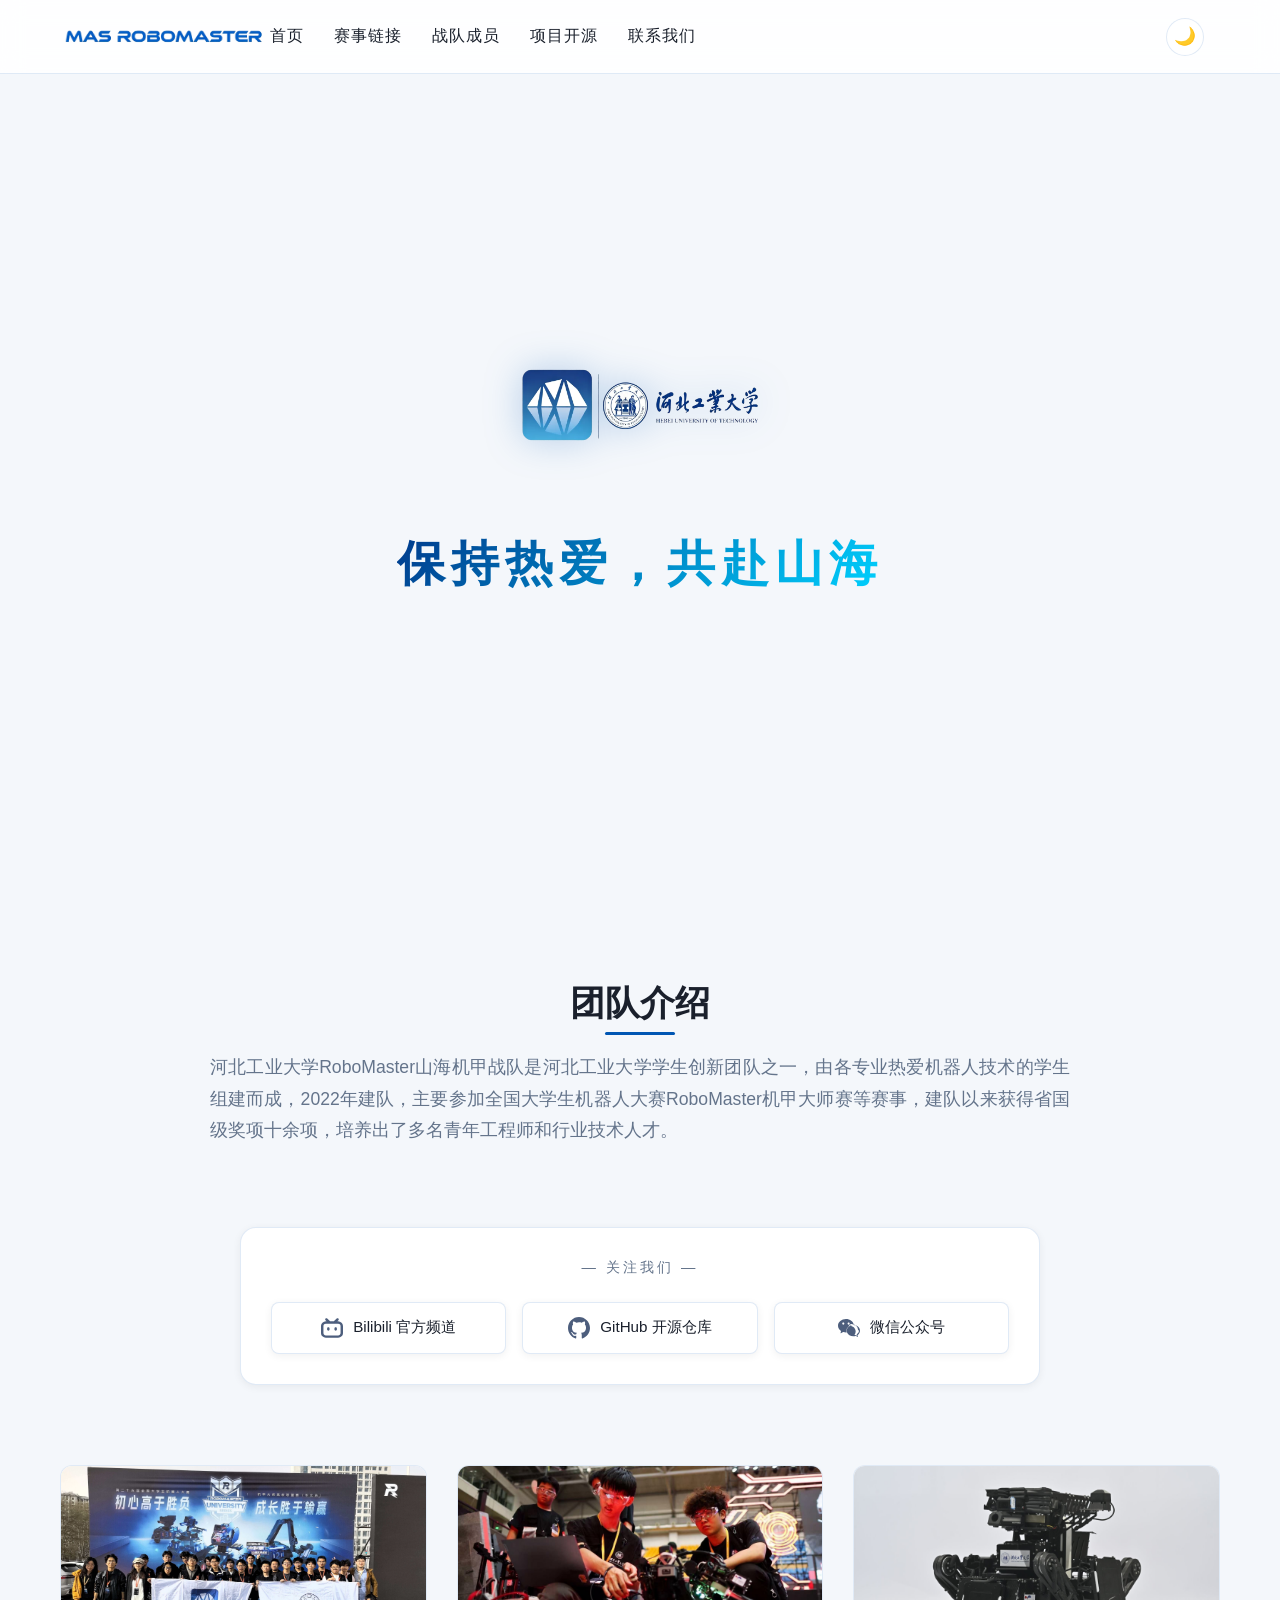
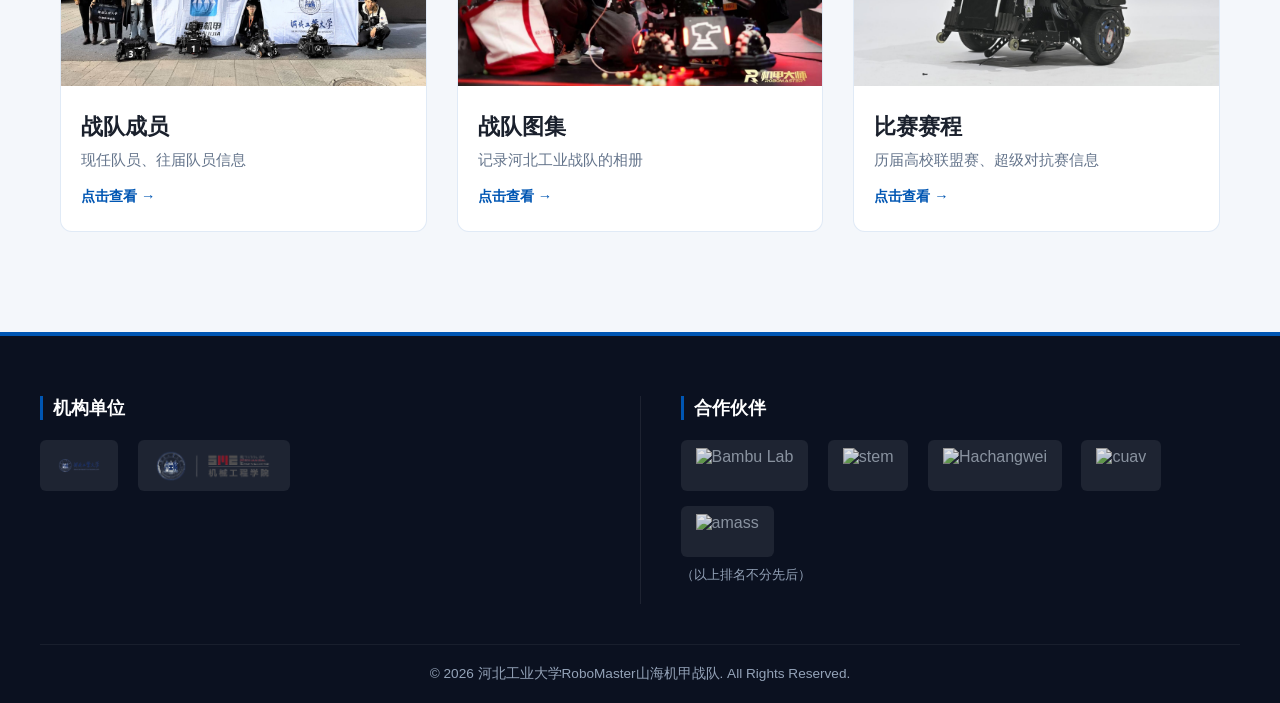
==== index.html @ 38bdf04e "feat(project):提交总模板" ====
<!DOCTYPE html>
<html lang="zh-CN">

<head>
    <meta charset="UTF-8">
    <meta name="viewport" content="width=device-width, initial-scale=1.0">
    <title>河北工业大学山海机甲</title>
    <link rel="stylesheet" href="style.css">
    <link rel="icon" href="source/logo/color_logo.png" type="image/png">
</head>

<body>
    <header>
        <nav>
            <div class="logo">
                <a href="./index.html">
                    <img src="source/logo/title_logo.png" alt="MAS Color Logo" class="logo-icon">
                </a>
            </div>
            <ul>
                <li><a href="index.html">首页</a></li>
                <li><a href="https://www.robomaster.com/zh-CN" target="_blank">赛事链接</a></li>
                <li><a href="members.html">战队成员</a></li>
                <li><a href="open_source.html">项目开源</a></li>
                <li><a href="contact.html">联系我们</a></li>
            </ul>
            <div class="menu-toggle">
                <span></span>
                <span></span>
                <span></span>
            </div>
        </nav>
    </header>

    <main>
        <section class="intro">
            <video autoplay muted loop id="bg-video" src="source/video.mp4"></video>
            <div class="intro-content">
                <div class="intro-logos">
                    <img src="source/logo/rm_and_mas.png" alt="MAS Logo" class="intro-logo-main">
                </div>
                <div class="intro-title">保持热爱，共赴山海</div>
            </div>
        </section>

        <section class="team-intro">
            <div class="intro-text-box">
                <h2>团队介绍</h2>
                <p>河北工业大学RoboMaster山海机甲战队是河北工业大学学生创新团队之一，由各专业热爱机器人技术的学生组建而成，2022年建队，主要参加全国大学生机器人大赛RoboMaster机甲大师赛等赛事，建队以来获得省国级奖项十余项，培养出了多名青年工程师和行业技术人才。
                </p>
            </div>

            <div class="action-panel">
                <h3 class="panel-title">— 关注我们 —</h3>
                <div class="contact-buttons">
                    <a href="https://space.bilibili.com/2055273988" class="contact-btn" id="bilibili-btn">
                        <img src="source/icons/bilibili.svg" alt="Bilibili">
                        <span>Bilibili 官方频道</span>
                    </a>
                    <a href="https://github.com/SCU-Hotpot" class="contact-btn" id="github-btn">
                        <img src="source/icons/github.svg" alt="GitHub">
                        <span>GitHub 开源仓库</span>
                    </a>
                    <a href="https://mp.weixin.qq.com/s/_IwysdZ0XtVuNgU50WqRaw" class="contact-btn" id="wechat-btn">
                        <img src="source/icons/wechat.svg" alt="WeChat">
                        <span>微信公众号</span>
                    </a>
                </div>
            </div>
        </section>

        <section class="banners banners-three">
            <div class="banner">
                <a href="members.html" class="banner-link">
                    <div class="banner-img-wrapper"><img src="source/banner/banner1.jpg" alt="河北工业战队成员信息"
                            loading="lazy"></div>
                    <div class="banner-content">
                        <h3>战队成员</h3>
                        <p>现任队员、往届队员信息</p>
                        <span class="action-text">点击查看 &rarr;</span>
                    </div>
                </a>
            </div>
            <div class="banner">
                <a href="photos.html" class="banner-link">
                    <div class="banner-img-wrapper"><img src="source/banner/banner2.jpg" alt="战队图片回顾" loading="lazy">
                    </div>
                    <div class="banner-content">
                        <h3>战队图集</h3>
                        <p>记录河北工业战队的相册</p>
                        <span class="action-text">点击查看 &rarr;</span>
                    </div>
                </a>
            </div>
            <div class="banner">
                <a href="schedule.html" class="banner-link">
                    <div class="banner-img-wrapper"><img src="source/banner/banner3.jpg" alt="比赛赛程" loading="lazy">
                    </div>
                    <div class="banner-content">
                        <h3>比赛赛程</h3>
                        <p>历届高校联盟赛、超级对抗赛信息</p>
                        <span class="action-text">点击查看 &rarr;</span>
                    </div>
                </a>
            </div>
        </section>
    </main>

    <footer>
        <div class="footer-main-content">
            <div class="footer-left">
                <div class="school-logo">
                    <h3>机构单位</h3>
                    <a href="https://www.hebut.edu.cn/" target="_blank"><img src="source/logo/hebut_logo.png" alt="mas Logo"
                            id="mas-logo-main"></a>
                    <a href="https://mes.hebut.edu.cn/" target="_blank"><img src="source/logo/hebut_me.png" alt="me Logo"></a>
                </div>
            </div>
            <div class="footer-divider"></div>
            <div class="footer-right">
                <div class="partners-footer">
                    <h3>合作伙伴</h3>
                    <div class="partners-list">
                        <a href="https://bambulab.com/zh"><img src="source/partners/bambu_lab.png" alt="Bambu Lab"></a>
                        <a href="https://mp.weixin.qq.com/s/0UuR9th292TXjF8UEMRgrQ"><img src="source/partners/stem.png"
                                alt="stem"></a>
                        <a href="#"><img src="source/partners/hcw.png" alt="Hachangwei"></a>
                        <a href="https://www.cuav.net/"><img src="source/partners/cuav.png" alt="cuav"></a>
                        <a href="https://www.china-amass.com/"><img src="source/partners/amass.png" alt="amass"></a>
                    </div>
                    <p>（以上排名不分先后）</p>
                </div>
                <!-- <div class="friendly-links">
                    <h3>友情链接</h3>
                    <div class="links-list">
                        <a href="https://testing.tuxmonkey.cloud/" target="_blank">大连民族大学-C.ONE战队</a>
                    </div>
                </div> -->
            </div>
        </div>
        <p class="footer-copyright">© 2026 河北工业大学RoboMaster山海机甲战队. All Rights Reserved.</p>
    </footer>

    <script src="script.js"></script>
    <script src="nav.js"></script>
    <script src="https://cdnjs.cloudflare.com/ajax/libs/gsap/3.9.1/gsap.min.js"></script>
    <!-- Logo Parade Container moved to the end of body for stacking context -->
    <div id="school-logo-parade-container"></div>
</body>

</html>
---- style.css ----
/* ==========================================
   山海机甲战队 — 统一样式表 (蓝白科技主题)
   ========================================== */

/* 谷歌机甲风字体 */
@import url('https://fonts.googleapis.com/css2?family=Orbitron:wght@700;900&display=swap');

/* ==========================================
   1. 设计变量 & 全局重置
   ========================================== */
:root {
    --font-sans: 'Inter', 'PingFang SC', 'Microsoft YaHei', 'Helvetica Neue', sans-serif;

    /* 浅色主题 (默认) */
    --bg-color: #f4f7fb;
    --text-color: #1a202c;
    --text-muted: #64748b;
    --accent-color: #0056b3;
    --accent-hover: #007bff;
    --accent-glow: rgba(0, 86, 179, 0.25);
    --card-bg: #ffffff;
    --card-border: rgba(0, 86, 179, 0.12);
    --nav-bg: rgba(255, 255, 255, 0.88);
    --shadow-sm: 0 2px 8px rgba(0, 0, 0, 0.06);
    --shadow-md: 0 8px 24px rgba(0, 0, 0, 0.10);
    --radius-sm: 8px;
    --radius-md: 12px;
    --radius-lg: 16px;
    --transition-base: 0.3s cubic-bezier(0.25, 0.8, 0.25, 1);
}

/* 深色主题 */
html[data-theme="dark"] {
    --bg-color: #0f172a;
    --text-color: #e2e8f0;
    --text-muted: #94a3b8;
    --accent-color: #3b82f6;
    --accent-hover: #60a5fa;
    --accent-glow: rgba(59, 130, 246, 0.25);
    --card-bg: #1e293b;
    --card-border: rgba(59, 130, 246, 0.15);
    --nav-bg: rgba(15, 23, 42, 0.92);
    --shadow-sm: 0 2px 8px rgba(0, 0, 0, 0.3);
    --shadow-md: 0 8px 24px rgba(0, 0, 0, 0.4);
}

*, *::before, *::after {
    margin: 0;
    padding: 0;
    box-sizing: border-box;
}

html {
    scroll-behavior: smooth;
    font-family: var(--font-sans);
    background-color: var(--bg-color);
    color: var(--text-color);
    overflow-x: hidden;
}

body {
    min-height: 100vh;
    display: flex;
    flex-direction: column;
}

main {
    flex: 1;
}

a {
    text-decoration: none;
    color: inherit;
    transition: all var(--transition-base);
}

img, video {
    max-width: 100%;
    display: block;
}

/* ==========================================
   2. 导航栏
   ========================================== */
header {
    position: fixed;
    top: 0;
    left: 0;
    width: 100%;
    z-index: 1000;
    background: var(--nav-bg);
    backdrop-filter: blur(12px);
    -webkit-backdrop-filter: blur(12px);
    border-bottom: 1px solid var(--card-border);
    transition: box-shadow 0.3s ease;
}

header.scrolled {
    box-shadow: 0 4px 20px rgba(0, 0, 0, 0.10);
}

nav {
    max-width: 1200px;
    margin: 0 auto;
    padding: 14px 20px;
    display: flex;
    justify-content: space-between;
    align-items: center;
}

.logo .logo-icon {
    height: 45px;
    width: auto;
    object-fit: contain;
}

nav ul {
    display: flex;
    list-style: none;
    gap: 30px;
}

nav ul li a {
    font-size: 16px;
    font-weight: 500;
    letter-spacing: 1px;
    position: relative;
    padding: 5px 0;
}

nav ul li a::after {
    content: '';
    position: absolute;
    bottom: 0;
    left: 0;
    width: 0;
    height: 2px;
    background: var(--accent-color);
    transition: width 0.3s ease;
}

nav ul li a:hover {
    color: var(--accent-color);
}

nav ul li a:hover::after {
    width: 100%;
}

/* 汉堡按钮 */
.menu-toggle {
    display: none;
    flex-direction: column;
    gap: 6px;
    cursor: pointer;
    background: none;
    border: none;
    padding: 4px;
    z-index: 1001;
}

.menu-toggle span {
    display: block;
    width: 25px;
    height: 2px;
    background-color: var(--text-color);
    transition: all 0.3s ease;
    border-radius: 1px;
}

.menu-toggle.active span:nth-child(1) {
    transform: rotate(45deg) translate(5px, 6px);
}
.menu-toggle.active span:nth-child(2) {
    opacity: 0;
    transform: scaleX(0);
}
.menu-toggle.active span:nth-child(3) {
    transform: rotate(-45deg) translate(5px, -6px);
}

/* ==========================================
   3. 首页视频巨幕区
   ========================================== */
.intro {
    position: relative;
    height: 100vh;
    display: flex;
    justify-content: center;
    align-items: center;
    overflow: hidden;
}

#bg-video {
    position: absolute;
    top: 0;
    left: 0;
    width: 100%;
    height: 100%;
    object-fit: cover;
    z-index: -2;
}

.intro::before {
    content: '';
    position: absolute;
    top: 0;
    left: 0;
    width: 100%;
    height: 100%;
    background: linear-gradient(to bottom, rgba(244,247,251,0.15) 0%, rgba(244,247,251,0.6) 60%, var(--bg-color) 100%);
    z-index: -1;
}

.intro-content {
    text-align: center;
    z-index: 10;
    padding: 0 20px;
}

.intro-logo-main {
    max-width: 280px;
    margin: 0 auto 25px;
    filter: drop-shadow(0 0 18px var(--accent-glow));
    animation: logoFloat 4s ease-in-out infinite;
}

@keyframes logoFloat {
    0%, 100% { transform: translateY(0); }
    50% { transform: translateY(-8px); }
}

.intro-title {
    font-size: 3rem;
    font-weight: 800;
    letter-spacing: 6px;
    text-transform: uppercase;
    background: linear-gradient(135deg, #003a8c, #00d2ff);
    -webkit-background-clip: text;
    -webkit-text-fill-color: transparent;
    background-clip: text;
    animation: titlePulse 3s ease-in-out infinite alternate;
}

@keyframes titlePulse {
    from { filter: drop-shadow(0 0 3px rgba(0,123,255,0.15)); }
    to   { filter: drop-shadow(0 0 14px rgba(0,123,255,0.45)); }
}

/* ==========================================
   4. 团队介绍 & 社交按钮
   ========================================== */
.team-intro {
    max-width: 900px;
    margin: 80px auto;
    padding: 0 20px;
    display: flex;
    flex-direction: column;
    align-items: center;
    text-align: center;
}

.team-intro h2 {
    font-size: 2.2rem;
    margin-bottom: 25px;
    position: relative;
    display: inline-block;
}

.team-intro h2::after {
    content: '';
    position: absolute;
    bottom: -8px;
    left: 25%;
    width: 50%;
    height: 3px;
    background: var(--accent-color);
    border-radius: 2px;
}

.team-intro p {
    font-size: 1.1rem;
    line-height: 1.8;
    color: var(--text-muted);
    text-align: justify;
    margin-bottom: 40px;
}

.intro-text-box {
    text-align: center;
    margin-bottom: 40px;
    width: 100%;
}

/* 社交面板 */
.action-panel {
    width: 100%;
    max-width: 800px;
    background: var(--card-bg);
    border: 1px solid var(--card-border);
    border-radius: var(--radius-lg);
    padding: 30px;
    text-align: center;
    box-shadow: var(--shadow-sm);
}

.panel-title {
    font-size: 0.9rem;
    color: var(--text-muted);
    letter-spacing: 3px;
    margin-bottom: 25px;
    font-weight: 500;
}

.contact-buttons {
    display: grid;
    grid-template-columns: repeat(auto-fit, minmax(220px, 1fr));
    gap: 16px;
    justify-content: center;
}

.contact-btn {
    display: flex;
    align-items: center;
    justify-content: center;
    gap: 10px;
    padding: 14px 20px;
    border-radius: var(--radius-sm);
    border: 1px solid var(--card-border);
    background: var(--card-bg);
    font-weight: 500;
    font-size: 0.95rem;
    transition: all var(--transition-base);
    box-shadow: var(--shadow-sm);
}

.contact-btn img {
    width: 22px;
    height: 22px;
    filter: invert(0.3) sepia(1) hue-rotate(180deg) saturate(1.5);
    transition: filter 0.3s ease;
}

.contact-btn:hover {
    transform: translateY(-3px);
    box-shadow: var(--shadow-md);
}

#bilibili-btn:hover {
    background: rgba(0, 174, 236, 0.08);
    border-color: #00aeec;
    color: #00aeec;
}
#bilibili-btn:hover img { filter: none; }

#github-btn:hover {
    background: rgba(36, 41, 46, 0.08);
    border-color: #24292e;
    color: #24292e;
}
#github-btn:hover img { filter: none; }

#wechat-btn:hover {
    background: rgba(7, 193, 96, 0.08);
    border-color: #07c160;
    color: #07c160;
}
#wechat-btn:hover img { filter: none; }

/* ==========================================
   5. 三大板块横幅卡片
   ========================================== */
.banners-three {
    max-width: 1200px;
    margin: 60px auto 100px;
    padding: 0 20px;
    display: grid;
    grid-template-columns: repeat(3, 1fr);
    gap: 30px;
}

.banner {
    background: var(--card-bg);
    border: 1px solid var(--card-border);
    border-radius: var(--radius-md);
    overflow: hidden;
    transition: transform 0.4s cubic-bezier(0.165, 0.84, 0.44, 1),
                border-color 0.3s ease,
                box-shadow 0.4s ease;
}

.banner:hover {
    transform: translateY(-8px);
    border-color: var(--accent-color);
    box-shadow: 0 12px 30px var(--accent-glow);
}

.banner-link {
    display: block;
    height: 100%;
    text-decoration: none;
    color: inherit;
}

.banner-img-wrapper {
    overflow: hidden;
    height: 220px;
}

.banner img {
    width: 100%;
    height: 100%;
    object-fit: cover;
    transition: transform 0.6s cubic-bezier(0.165, 0.84, 0.44, 1);
}

.banner:hover img {
    transform: scale(1.08);
}

.banner-content {
    padding: 25px 20px;
    display: flex;
    flex-direction: column;
    height: calc(100% - 220px);
}

.banner h3 {
    font-size: 1.4rem;
    margin-bottom: 8px;
    color: var(--text-color);
}

.banner p {
    font-size: 0.95rem;
    color: var(--text-muted);
    margin-bottom: 16px;
    flex-grow: 1;
}

.action-text {
    font-size: 0.9rem;
    color: var(--accent-color);
    font-weight: 600;
    display: flex;
    align-items: center;
    gap: 4px;
    transition: transform 0.3s ease;
}

.banner:hover .action-text {
    transform: translateX(8px);
}

/* ==========================================
   6. 通用子页面头部
   ========================================== */
.page-header {
    padding: 120px 20px 40px;
    text-align: center;
    background: linear-gradient(180deg, rgba(0,86,179,0.04) 0%, transparent 100%);
}

.page-header h1 {
    font-size: 2.4rem;
    font-weight: 700;
    color: var(--text-color);
    margin-bottom: 10px;
}

.page-header p {
    font-size: 1.05rem;
    color: var(--text-muted);
}

/* ==========================================
   7. 战队成员页
   ========================================== */
.members-section {
    max-width: 1200px;
    margin: 0 auto 60px;
    padding: 0 20px;
}

.members-section h2 {
    font-size: 1.6rem;
    margin-bottom: 8px;
    padding-left: 12px;
    border-left: 4px solid var(--accent-color);
}

.section-description {
    color: var(--text-muted);
    margin-bottom: 30px;
    font-size: 0.95rem;
}

.members-grid {
    display: grid;
    grid-template-columns: repeat(auto-fill, minmax(260px, 1fr));
    gap: 24px;
}

.member-card {
    background: var(--card-bg);
    border: 1px solid var(--card-border);
    border-radius: var(--radius-md);
    padding: 24px;
    text-align: center;
    transition: transform 0.3s ease, box-shadow 0.3s ease;
}

.member-card:hover {
    transform: translateY(-4px);
    box-shadow: var(--shadow-md);
}

.member-avatar {
    width: 100px;
    height: 100px;
    border-radius: 50%;
    overflow: hidden;
    margin: 0 auto 16px;
    background: linear-gradient(135deg, var(--accent-color) 0%, var(--accent-hover) 100%);
    display: flex;
    align-items: center;
    justify-content: center;
}

.member-avatar img {
    width: 100%;
    height: 100%;
    object-fit: cover;
}

.avatar-placeholder {
    font-size: 2.5rem;
    font-weight: 700;
    color: rgba(255, 255, 255, 0.7);
    user-select: none;
}

.member-info h3 {
    font-size: 1.15rem;
    margin-bottom: 4px;
}

.member-role {
    font-size: 0.9rem;
    color: var(--accent-color);
    font-weight: 500;
    margin-bottom: 8px;
}

.member-bio {
    font-size: 0.85rem;
    color: var(--text-muted);
    line-height: 1.5;
}

.group-label {
    font-size: 0.85rem;
    text-transform: uppercase;
    letter-spacing: 3px;
    color: var(--accent-color);
    margin: 32px 0 16px;
    padding-bottom: 8px;
    border-bottom: 1px solid var(--card-border);
    font-weight: 500;
}

.group-label:first-of-type {
    margin-top: 8px;
}

.alumni-card {
    opacity: 0.85;
}

.alumni-card:hover {
    opacity: 1;
}

.alumni-list {
    display: flex;
    flex-wrap: wrap;
    gap: 12px;
    color: var(--text-muted);
    font-size: 0.95rem;
}

/* ==========================================
   8. 战队图集页
   ========================================== */
.gallery-section {
    max-width: 1200px;
    margin: 0 auto 60px;
    padding: 0 20px;
}

.gallery-grid {
    display: grid;
    grid-template-columns: repeat(auto-fill, minmax(280px, 1fr));
    gap: 20px;
}

.gallery-item {
    border-radius: var(--radius-md);
    overflow: hidden;
    aspect-ratio: 4 / 3;
    cursor: pointer;
    transition: transform 0.3s ease, box-shadow 0.3s ease;
}

.gallery-item:hover {
    transform: scale(1.03);
    box-shadow: var(--shadow-md);
}

.gallery-item img {
    width: 100%;
    height: 100%;
    object-fit: cover;
}

.gallery-placeholder {
    width: 100%;
    height: 100%;
    display: flex;
    flex-direction: column;
    align-items: center;
    justify-content: center;
    background: linear-gradient(135deg, var(--card-bg) 0%, var(--bg-color) 100%);
    color: var(--text-muted);
    font-size: 0.9rem;
    gap: 8px;
    border: 1px dashed var(--card-border);
    border-radius: var(--radius-md);
}

/* ==========================================
   9. 比赛赛程页
   ========================================== */
.schedule-section {
    max-width: 900px;
    margin: 0 auto 60px;
    padding: 0 20px;
}

.schedule-section h2 {
    font-size: 1.6rem;
    margin-bottom: 24px;
    padding-left: 12px;
    border-left: 4px solid var(--accent-color);
}

.schedule-timeline {
    display: flex;
    flex-direction: column;
    gap: 0;
    position: relative;
    padding-left: 32px;
}

.schedule-timeline::before {
    content: '';
    position: absolute;
    left: 11px;
    top: 0;
    bottom: 0;
    width: 2px;
    background: var(--card-border);
}

.schedule-item {
    display: flex;
    gap: 24px;
    position: relative;
    padding-bottom: 28px;
}

.schedule-item::before {
    content: '';
    position: absolute;
    left: -25px;
    top: 6px;
    width: 10px;
    height: 10px;
    border-radius: 50%;
    background: var(--accent-color);
    border: 2px solid var(--bg-color);
    box-shadow: 0 0 0 2px var(--accent-color);
}

.schedule-date {
    min-width: 120px;
}

.date-text {
    font-weight: 600;
    color: var(--accent-color);
    font-size: 0.95rem;
}

.schedule-event {
    flex: 1;
}

.schedule-event h3 {
    font-size: 1.15rem;
    margin-bottom: 4px;
}

.schedule-event p {
    font-size: 0.9rem;
    color: var(--text-muted);
}

.achievements-list {
    display: grid;
    grid-template-columns: repeat(auto-fill, minmax(200px, 1fr));
    gap: 16px;
}

/* ==========================================
   10. 联系我们页
   ========================================== */
.contact-section {
    max-width: 1100px;
    margin: 0 auto 60px;
    padding: 0 20px;
}

.contact-content {
    display: grid;
    grid-template-columns: 1fr 1fr;
    gap: 40px;
}

.contact-info h2,
.contact-form h2 {
    font-size: 1.5rem;
    margin-bottom: 24px;
    padding-left: 12px;
    border-left: 4px solid var(--accent-color);
}

.contact-methods {
    display: flex;
    flex-direction: column;
    gap: 20px;
}

.contact-method h3 {
    font-size: 1rem;
    margin-bottom: 4px;
}

.contact-method p {
    color: var(--text-muted);
    font-size: 0.95rem;
}

.social-links {
    display: flex;
    gap: 14px;
    margin-top: 6px;
}

.social-links a {
    display: flex;
    align-items: center;
    justify-content: center;
    width: 40px;
    height: 40px;
    border-radius: 50%;
    background: var(--bg-color);
    border: 1px solid var(--card-border);
    transition: all var(--transition-base);
}

.social-links a:hover {
    transform: translateY(-2px);
    box-shadow: var(--shadow-sm);
}

.social-links img {
    width: 20px;
    height: 20px;
    filter: invert(0.3) sepia(1) hue-rotate(180deg) saturate(1.5);
}

/* 表单 */
.contact-form form {
    display: flex;
    flex-direction: column;
    gap: 18px;
}

.form-group {
    display: flex;
    flex-direction: column;
    gap: 6px;
}

.form-group label {
    font-size: 0.9rem;
    font-weight: 500;
    color: var(--text-color);
}

.form-group input,
.form-group textarea {
    padding: 12px 14px;
    border: 1px solid var(--card-border);
    border-radius: var(--radius-sm);
    font-size: 0.95rem;
    font-family: inherit;
    background: var(--card-bg);
    color: var(--text-color);
    transition: border-color 0.3s ease, box-shadow 0.3s ease;
    outline: none;
}

.form-group input:focus,
.form-group textarea:focus {
    border-color: var(--accent-color);
    box-shadow: 0 0 0 3px rgba(0, 86, 179, 0.1);
}

.submit-btn {
    align-self: flex-start;
    padding: 12px 32px;
    background: var(--accent-color);
    color: #fff;
    border: none;
    border-radius: var(--radius-sm);
    font-size: 1rem;
    font-weight: 500;
    cursor: pointer;
    transition: all var(--transition-base);
}

.submit-btn:hover {
    background: var(--accent-hover);
    transform: translateY(-2px);
    box-shadow: 0 4px 14px rgba(0, 86, 179, 0.3);
}

/* ==========================================
   11. 项目开源页
   ========================================== */
.projects-container {
    max-width: 1100px;
    margin: 0 auto 60px;
    padding: 80px 20px 0;
}

.projects-header {
    display: flex;
    justify-content: space-between;
    align-items: center;
    flex-wrap: wrap;
    gap: 16px;
    margin-bottom: 32px;
}

.projects-header h1 {
    font-size: 2rem;
}

#repo-search-input {
    padding: 10px 18px;
    border: 1px solid var(--card-border);
    border-radius: 24px;
    font-size: 0.95rem;
    font-family: inherit;
    background: var(--card-bg);
    color: var(--text-color);
    min-width: 260px;
    outline: none;
    transition: border-color 0.3s ease, box-shadow 0.3s ease;
}

#repo-search-input:focus {
    border-color: var(--accent-color);
    box-shadow: 0 0 0 3px rgba(0, 86, 179, 0.1);
}

#projects-list {
    display: grid;
    grid-template-columns: repeat(auto-fill, minmax(320px, 1fr));
    gap: 20px;
}

.repo-card {
    display: block;
    background: var(--card-bg);
    border: 1px solid var(--card-border);
    border-radius: var(--radius-md);
    transition: all var(--transition-base);
}

.repo-card:hover {
    transform: translateY(-4px);
    box-shadow: var(--shadow-md);
    border-color: var(--accent-color);
}

.repo-card-inner {
    padding: 24px;
    display: flex;
    flex-direction: column;
    height: 100%;
}

.repo-name {
    font-size: 1.1rem;
    margin-bottom: 8px;
    color: var(--text-color);
}

.repo-desc {
    font-size: 0.9rem;
    color: var(--text-muted);
    line-height: 1.6;
    flex-grow: 1;
    margin-bottom: 14px;
    display: -webkit-box;
    -webkit-line-clamp: 3;
    -webkit-box-orient: vertical;
    overflow: hidden;
}

.repo-meta {
    display: flex;
    flex-wrap: wrap;
    gap: 14px;
    font-size: 0.82rem;
    color: var(--text-muted);
    align-items: center;
}

.repo-lang {
    display: inline-block;
    padding: 2px 8px;
    border-radius: 12px;
    background: rgba(0, 86, 179, 0.08);
    color: var(--accent-color);
    font-size: 0.78rem;
    font-weight: 500;
}

.repo-updated {
    margin-left: auto;
}

/* ==========================================
   12. 彩蛋区域
   ========================================== */
.easter-egg-content {
    grid-column: 1 / -1;
    text-align: center;
    margin-top: 40px;
    padding: 30px;
    background: linear-gradient(90deg, rgba(0,86,179,0.02), rgba(0,86,179,0.06), rgba(0,86,179,0.02));
    border-radius: var(--radius-sm);
    cursor: default;
}

.easter-egg-title {
    font-size: 1.4rem;
    font-style: italic;
    color: var(--accent-hover);
    margin-bottom: 15px;
}

.easter-egg-logo {
    max-height: 50px;
    margin: 0 auto;
    opacity: 0.7;
    cursor: pointer;
    transition: opacity 0.3s ease;
}

.easter-egg-logo:hover {
    opacity: 1;
}

/* ==========================================
   13. 页脚
   ========================================== */
footer {
    background: #0b1120;
    border-top: 4px solid var(--accent-color);
    padding: 60px 20px 20px;
    color: #94a3b8;
}

.footer-main-content {
    max-width: 1200px;
    margin: 0 auto;
    display: flex;
    justify-content: space-between;
    gap: 40px;
}

.footer-left, .footer-right {
    flex: 1;
}

footer h3 {
    font-size: 1.1rem;
    color: #ffffff;
    margin-bottom: 20px;
    border-left: 3px solid var(--accent-color);
    padding-left: 10px;
}

.school-logo a, .partners-list a {
    display: inline-block;
    margin-right: 15px;
    margin-bottom: 15px;
    background: rgba(255, 255, 255, 0.08);
    padding: 8px 15px;
    border-radius: 6px;
    transition: background 0.3s ease;
}

.school-logo a:hover, .partners-list a:hover {
    background: rgba(255, 255, 255, 0.16);
}

.school-logo img, .partners-list img {
    height: 35px;
    width: auto;
    object-fit: contain;
    filter: brightness(0.9) grayscale(0.3);
    transition: filter 0.3s ease;
}

.school-logo img:hover, .partners-list img:hover {
    filter: brightness(1) grayscale(0);
}

.partners-footer p {
    font-size: 0.8rem;
    color: #94a3b8;
    margin-top: -5px;
    margin-bottom: 20px;
}

.footer-divider {
    width: 1px;
    background: rgba(255, 255, 255, 0.08);
}

.links-list a {
    color: #94a3b8;
    font-size: 0.95rem;
    transition: color 0.3s ease;
}

.links-list a:hover {
    color: var(--accent-hover);
}

.footer-copyright {
    max-width: 1200px;
    margin: 40px auto 0;
    padding-top: 20px;
    border-top: 1px solid rgba(255, 255, 255, 0.06);
    text-align: center;
    font-size: 0.85rem;
    color: #94a3b8;
}

/* ==========================================
   14. Orbitron 机甲风文字 Logo
   ========================================== */
.text-logo {
    font-family: 'Orbitron', sans-serif;
    font-size: 1.5rem;
    font-weight: 900;
    text-decoration: none;
    display: flex;
    gap: 10px;
    align-items: center;
}

.logo-prefix {
    color: var(--accent-color);
    letter-spacing: 2px;
}

.logo-suffix {
    color: var(--text-color);
    letter-spacing: 1px;
}

/* ==========================================
   14.5 深色模式切换按钮
   ========================================== */
.theme-toggle {
    display: flex;
    align-items: center;
    justify-content: center;
    width: 38px;
    height: 38px;
    border-radius: 50%;
    border: 1px solid var(--card-border);
    background: var(--card-bg);
    cursor: pointer;
    font-size: 1.1rem;
    transition: all var(--transition-base);
    margin-left: auto;
    margin-right: 16px;
    color: var(--text-color);
}

.theme-toggle:hover {
    transform: scale(1.08);
    box-shadow: var(--shadow-sm);
}

@media (max-width: 968px) {
    .theme-toggle {
        margin-right: 12px;
    }
}

/* ==========================================
   14.6 深色模式细节修正
   ========================================== */
html[data-theme="dark"] .intro::before {
    background: linear-gradient(to bottom, rgba(15,23,42,0.15) 0%, rgba(15,23,42,0.6) 60%, var(--bg-color) 100%);
}

html[data-theme="dark"] .contact-btn img,
html[data-theme="dark"] .social-links img {
    filter: brightness(0) invert(1);
}

html[data-theme="dark"] .contact-btn:hover img,
html[data-theme="dark"] .social-links a:hover img {
    filter: none;
}

html[data-theme="dark"] .school-logo img,
html[data-theme="dark"] .partners-list img {
    filter: brightness(0.85) grayscale(0.2);
}

html[data-theme="dark"] .school-logo img:hover,
html[data-theme="dark"] .partners-list img:hover {
    filter: brightness(1.05) grayscale(0);
}

html[data-theme="dark"] .page-header {
    background: linear-gradient(180deg, rgba(59,130,246,0.06) 0%, transparent 100%);
}

html[data-theme="dark"] #repo-search-input {
    background: var(--card-bg);
    color: var(--text-color);
}

html[data-theme="dark"] .menu-toggle span {
    background-color: var(--text-color);
}

/* ==========================================
   15. 响应式适配
   ========================================== */
@media (max-width: 968px) {
    /* 导航 */
    .menu-toggle {
        display: flex;
    }

    nav ul {
        position: fixed;
        top: 0;
        left: 0;
        width: 100%;
        height: 100vh;
        background: var(--nav-bg);
        backdrop-filter: blur(20px);
        -webkit-backdrop-filter: blur(20px);
        flex-direction: column;
        justify-content: center;
        align-items: center;
        gap: 28px;
        transform: translateY(-100%);
        opacity: 0;
        transition: transform 0.4s cubic-bezier(0.22, 0.61, 0.36, 1),
                    opacity 0.3s ease;
        z-index: 999;
    }

    nav ul.active {
        transform: translateY(0);
        opacity: 1;
    }

    nav ul li a {
        font-size: 1.3rem;
    }

    /* 巨幕 */
    .intro-title {
        font-size: 2rem;
        letter-spacing: 3px;
    }

    .intro-logo-main {
        max-width: 200px;
    }

    /* 三大板块 */
    .banners-three {
        grid-template-columns: 1fr;
        gap: 20px;
    }

    .banner-img-wrapper {
        height: 180px;
    }

    .banner-content {
        height: auto;
    }

    /* 团队介绍 */
    .team-intro h2 {
        font-size: 1.7rem;
    }

    /* 联系我们 */
    .contact-content {
        grid-template-columns: 1fr;
    }

    /* 开源页 */
    .projects-header {
        flex-direction: column;
        align-items: flex-start;
    }

    #projects-list {
        grid-template-columns: 1fr;
    }

    /* 赛程 */
    .schedule-item {
        flex-direction: column;
        gap: 4px;
    }

    /* 页脚 */
    .footer-main-content {
        flex-direction: column;
    }

    .footer-divider {
        display: none;
    }
}

@media (max-width: 480px) {
    .intro-title {
        font-size: 1.5rem;
        letter-spacing: 2px;
    }

    .banner-img-wrapper {
        height: 160px;
    }

    .page-header h1 {
        font-size: 1.8rem;
    }

    .contact-buttons {
        grid-template-columns: 1fr;
    }

    .members-grid {
        grid-template-columns: 1fr;
    }

    .gallery-grid {
        grid-template-columns: 1fr 1fr;
        gap: 10px;
    }
}
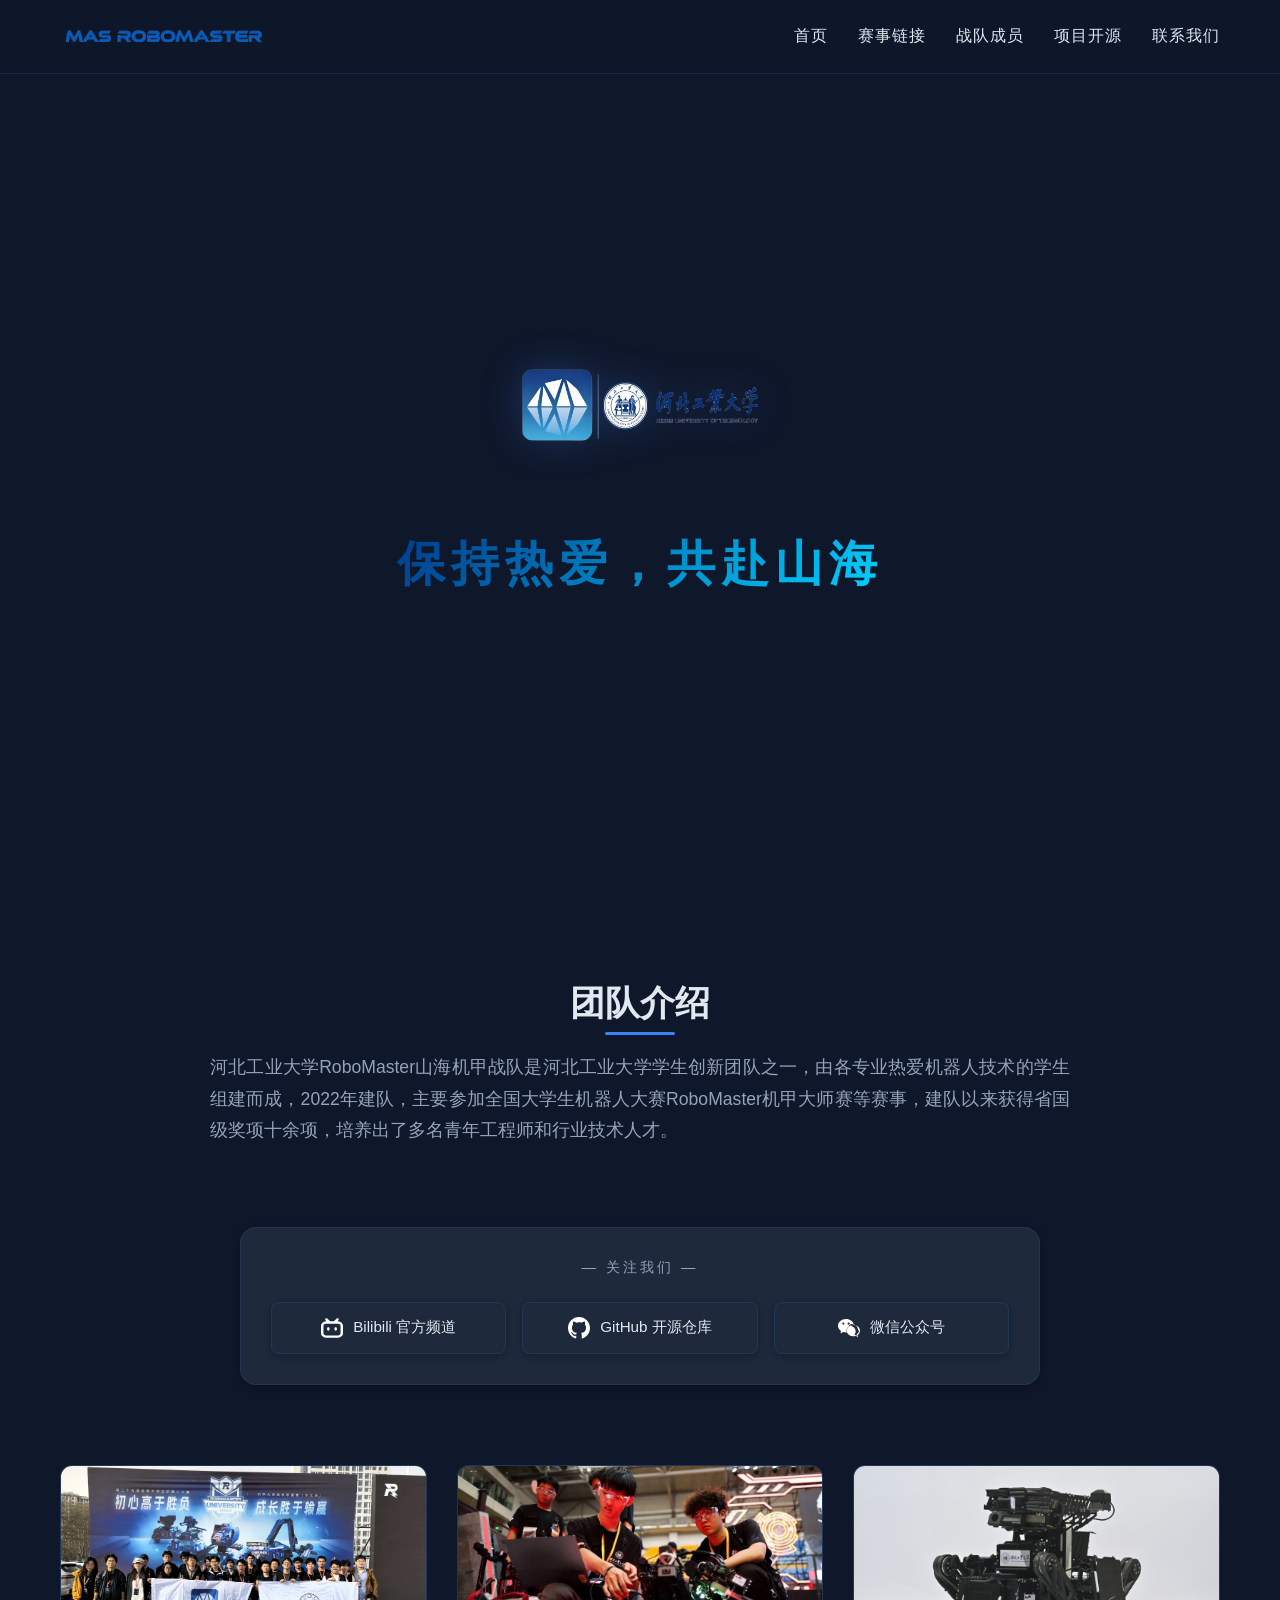
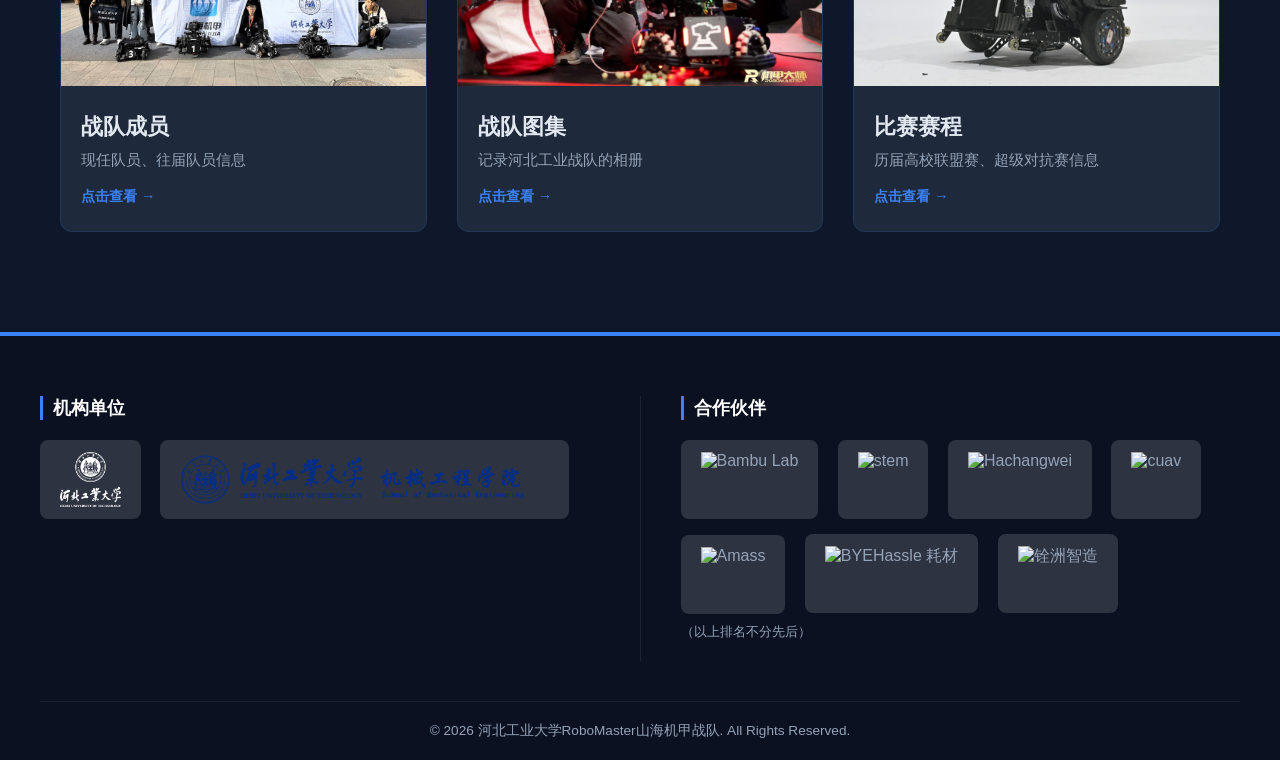
==== commit 998c4538: "fix(partners): 更新 BYEHassle 耗材淘宝链接" ====
--- a/index.html
+++ b/index.html
@@ -57,11 +57,11 @@
                         <img src="source/icons/bilibili.svg" alt="Bilibili">
                         <span>Bilibili 官方频道</span>
                     </a>
-                    <a href="https://github.com/SCU-Hotpot" class="contact-btn" id="github-btn">
+                    <a href="https://github.com/HebutMas" class="contact-btn" id="github-btn">
                         <img src="source/icons/github.svg" alt="GitHub">
                         <span>GitHub 开源仓库</span>
                     </a>
-                    <a href="https://mp.weixin.qq.com/s/_IwysdZ0XtVuNgU50WqRaw" class="contact-btn" id="wechat-btn">
+                    <a href="https://mp.weixin.qq.com/s/3_dJGREx6516yR4BFa_-_Q" class="contact-btn" id="wechat-btn">
                         <img src="source/icons/wechat.svg" alt="WeChat">
                         <span>微信公众号</span>
                     </a>
@@ -126,16 +126,12 @@
                                 alt="stem"></a>
                         <a href="#"><img src="source/partners/hcw.png" alt="Hachangwei"></a>
                         <a href="https://www.cuav.net/"><img src="source/partners/cuav.png" alt="cuav"></a>
-                        <a href="https://www.china-amass.com/"><img src="source/partners/amass.png" alt="amass"></a>
+                        <a href="https://www.china-amass.com/"><img src="source/partners/amass.jpg" alt="Amass"></a>
+                        <a href="https://www.taobao.com/list/item/a2ZDVVVzbVlBL0lsMk9jTW01eUN4Zz09.htm"><img src="source/partners/byehassle.jpg" alt="BYEHassle 耗材"></a>
+                        <a href="https://gy2025.com/"><img src="source/partners/quanzhou.jpg" alt="铨洲智造"></a>
                     </div>
                     <p>（以上排名不分先后）</p>
                 </div>
-                <!-- <div class="friendly-links">
-                    <h3>友情链接</h3>
-                    <div class="links-list">
-                        <a href="https://testing.tuxmonkey.cloud/" target="_blank">大连民族大学-C.ONE战队</a>
-                    </div>
-                </div> -->
             </div>
         </div>
         <p class="footer-copyright">© 2026 河北工业大学RoboMaster山海机甲战队. All Rights Reserved.</p>
--- a/style.css
+++ b/style.css
@@ -11,26 +11,7 @@
 :root {
     --font-sans: 'Inter', 'PingFang SC', 'Microsoft YaHei', 'Helvetica Neue', sans-serif;
 
-    /* 浅色主题 (默认) */
-    --bg-color: #f4f7fb;
-    --text-color: #1a202c;
-    --text-muted: #64748b;
-    --accent-color: #0056b3;
-    --accent-hover: #007bff;
-    --accent-glow: rgba(0, 86, 179, 0.25);
-    --card-bg: #ffffff;
-    --card-border: rgba(0, 86, 179, 0.12);
-    --nav-bg: rgba(255, 255, 255, 0.88);
-    --shadow-sm: 0 2px 8px rgba(0, 0, 0, 0.06);
-    --shadow-md: 0 8px 24px rgba(0, 0, 0, 0.10);
-    --radius-sm: 8px;
-    --radius-md: 12px;
-    --radius-lg: 16px;
-    --transition-base: 0.3s cubic-bezier(0.25, 0.8, 0.25, 1);
-}
-
-/* 深色主题 */
-html[data-theme="dark"] {
+    /* 深色主题 (默认) */
     --bg-color: #0f172a;
     --text-color: #e2e8f0;
     --text-muted: #94a3b8;
@@ -42,6 +23,10 @@
     --nav-bg: rgba(15, 23, 42, 0.92);
     --shadow-sm: 0 2px 8px rgba(0, 0, 0, 0.3);
     --shadow-md: 0 8px 24px rgba(0, 0, 0, 0.4);
+    --radius-sm: 8px;
+    --radius-md: 12px;
+    --radius-lg: 16px;
+    --transition-base: 0.3s cubic-bezier(0.25, 0.8, 0.25, 1);
 }
 
 *, *::before, *::after {
@@ -208,7 +193,7 @@
     left: 0;
     width: 100%;
     height: 100%;
-    background: linear-gradient(to bottom, rgba(244,247,251,0.15) 0%, rgba(244,247,251,0.6) 60%, var(--bg-color) 100%);
+    background: linear-gradient(to bottom, rgba(15,23,42,0.15) 0%, rgba(15,23,42,0.6) 60%, var(--bg-color) 100%);
     z-index: -1;
 }
 
@@ -549,6 +534,12 @@
     font-size: 0.9rem;
     color: var(--accent-color);
     font-weight: 500;
+    margin-bottom: 4px;
+}
+
+.member-major {
+    font-size: 0.82rem;
+    color: var(--text-muted);
     margin-bottom: 8px;
 }
 
@@ -556,6 +547,15 @@
     font-size: 0.85rem;
     color: var(--text-muted);
     line-height: 1.5;
+}
+
+.member-destination {
+    font-size: 0.82rem;
+    color: #e8733a;
+    font-weight: 500;
+    margin-top: 8px;
+    padding-top: 8px;
+    border-top: 1px dashed var(--card-border);
 }
 
 .group-label {
@@ -581,14 +581,6 @@
     opacity: 1;
 }
 
-.alumni-list {
-    display: flex;
-    flex-wrap: wrap;
-    gap: 12px;
-    color: var(--text-muted);
-    font-size: 0.95rem;
-}
-
 /* ==========================================
    8. 战队图集页
    ========================================== */
@@ -636,6 +628,79 @@
     gap: 8px;
     border: 1px dashed var(--card-border);
     border-radius: var(--radius-md);
+}
+
+/* 图集悬停标题覆盖层 */
+.gallery-overlay {
+    position: absolute;
+    bottom: 0;
+    left: 0;
+    right: 0;
+    padding: 12px 16px;
+    background: linear-gradient(transparent, rgba(0,0,0,0.7));
+    color: #fff;
+    font-size: 0.9rem;
+    font-weight: 500;
+    opacity: 0;
+    transform: translateY(8px);
+    transition: opacity 0.3s ease, transform 0.3s ease;
+    pointer-events: none;
+}
+
+.gallery-item:hover .gallery-overlay {
+    opacity: 1;
+    transform: translateY(0);
+}
+
+/* 灯箱 */
+.gallery-lightbox {
+    position: fixed;
+    inset: 0;
+    background: rgba(0,0,0,0.92);
+    z-index: 10000;
+    display: flex;
+    align-items: center;
+    justify-content: center;
+    flex-direction: column;
+    opacity: 0;
+    pointer-events: none;
+    transition: opacity 0.3s ease;
+}
+
+.gallery-lightbox.active {
+    opacity: 1;
+    pointer-events: auto;
+}
+
+.gallery-lightbox img {
+    max-width: 90vw;
+    max-height: 80vh;
+    border-radius: 8px;
+    box-shadow: 0 8px 40px rgba(0,0,0,0.5);
+    object-fit: contain;
+}
+
+.gallery-lightbox-close {
+    position: absolute;
+    top: 24px;
+    right: 32px;
+    font-size: 2.5rem;
+    color: #fff;
+    cursor: pointer;
+    z-index: 10001;
+    line-height: 1;
+    opacity: 0.7;
+    transition: opacity 0.2s;
+}
+
+.gallery-lightbox-close:hover {
+    opacity: 1;
+}
+
+.gallery-lightbox-title {
+    margin-top: 16px;
+    color: rgba(255,255,255,0.8);
+    font-size: 1rem;
 }
 
 /* ==========================================
@@ -850,6 +915,118 @@
 /* ==========================================
    11. 项目开源页
    ========================================== */
+
+/* --- 论坛开源链接 --- */
+.forum-section {
+    max-width: 1100px;
+    margin: 0 auto;
+    padding: 100px 20px 0;
+}
+
+.forum-header {
+    text-align: center;
+    margin-bottom: 32px;
+}
+
+.forum-header h2 {
+    font-size: 1.6rem;
+    color: var(--text-color);
+    margin-bottom: 8px;
+}
+
+.forum-subtitle {
+    color: var(--text-muted);
+    font-size: 0.95rem;
+}
+
+#forum-links-list {
+    display: grid;
+    grid-template-columns: repeat(auto-fill, minmax(320px, 1fr));
+    gap: 20px;
+}
+
+.forum-card {
+    display: flex;
+    align-items: flex-start;
+    gap: 16px;
+    background: var(--card-bg);
+    border: 1px solid var(--card-border);
+    border-radius: var(--border-radius);
+    padding: 24px;
+    text-decoration: none;
+    transition: all var(--transition-base);
+    border-left: 4px solid #e8733a;
+}
+
+.forum-card:hover {
+    transform: translateY(-4px);
+    box-shadow: var(--shadow-md);
+    border-left-color: #d4652a;
+}
+
+.forum-card-icon {
+    flex-shrink: 0;
+    width: 44px;
+    height: 44px;
+    background: linear-gradient(135deg, #fef3ed, #fde2d4);
+    border-radius: 12px;
+    display: flex;
+    align-items: center;
+    justify-content: center;
+    font-size: 1.3rem;
+}
+
+.forum-card-content {
+    flex: 1;
+    min-width: 0;
+}
+
+.forum-card-title {
+    font-size: 1.05rem;
+    font-weight: 600;
+    color: var(--text-color);
+    margin-bottom: 6px;
+    display: flex;
+    align-items: center;
+    gap: 8px;
+}
+
+.forum-card-title .forum-tag {
+    display: inline-block;
+    font-size: 0.72rem;
+    font-weight: 500;
+    background: linear-gradient(135deg, #e8733a, #d4652a);
+    color: #fff;
+    padding: 2px 8px;
+    border-radius: 10px;
+    white-space: nowrap;
+}
+
+/* 外部精选仓库标签 */
+.repo-name .external-tag {
+    display: inline-block;
+    font-size: 0.68rem;
+    font-weight: 500;
+    background: linear-gradient(135deg, #0056b3, #0077cc);
+    color: #fff;
+    padding: 2px 8px;
+    border-radius: 10px;
+    white-space: nowrap;
+    vertical-align: middle;
+    margin-left: 6px;
+}
+
+.forum-card-desc {
+    font-size: 0.88rem;
+    color: var(--text-muted);
+    line-height: 1.5;
+    display: -webkit-box;
+    -webkit-line-clamp: 2;
+    -webkit-box-orient: vertical;
+    overflow: hidden;
+}
+
+/* --- GitHub 仓库卡片 --- */
 .projects-container {
     max-width: 1100px;
     margin: 0 auto 60px;
@@ -1021,26 +1198,26 @@
     display: inline-block;
     margin-right: 15px;
     margin-bottom: 15px;
-    background: rgba(255, 255, 255, 0.08);
-    padding: 8px 15px;
-    border-radius: 6px;
+    background: rgba(255, 255, 255, 0.14);
+    padding: 12px 20px;
+    border-radius: 8px;
     transition: background 0.3s ease;
 }
 
 .school-logo a:hover, .partners-list a:hover {
-    background: rgba(255, 255, 255, 0.16);
+    background: rgba(255, 255, 255, 0.22);
 }
 
 .school-logo img, .partners-list img {
-    height: 35px;
+    height: 55px;
     width: auto;
     object-fit: contain;
-    filter: brightness(0.9) grayscale(0.3);
+    filter: brightness(1) grayscale(0);
     transition: filter 0.3s ease;
 }
 
 .school-logo img:hover, .partners-list img:hover {
-    filter: brightness(1) grayscale(0);
+    filter: brightness(1.1);
 }
 
 .partners-footer p {
@@ -1099,73 +1276,32 @@
 }
 
 /* ==========================================
-   14.5 深色模式切换按钮
-   ========================================== */
-.theme-toggle {
-    display: flex;
-    align-items: center;
-    justify-content: center;
-    width: 38px;
-    height: 38px;
-    border-radius: 50%;
-    border: 1px solid var(--card-border);
-    background: var(--card-bg);
-    cursor: pointer;
-    font-size: 1.1rem;
-    transition: all var(--transition-base);
-    margin-left: auto;
-    margin-right: 16px;
-    color: var(--text-color);
-}
-
-.theme-toggle:hover {
-    transform: scale(1.08);
-    box-shadow: var(--shadow-sm);
-}
-
-@media (max-width: 968px) {
-    .theme-toggle {
-        margin-right: 12px;
-    }
-}
-
-/* ==========================================
-   14.6 深色模式细节修正
-   ========================================== */
-html[data-theme="dark"] .intro::before {
-    background: linear-gradient(to bottom, rgba(15,23,42,0.15) 0%, rgba(15,23,42,0.6) 60%, var(--bg-color) 100%);
-}
-
-html[data-theme="dark"] .contact-btn img,
-html[data-theme="dark"] .social-links img {
+   14.5 深色模式细节修正
+   ========================================== */
+.contact-btn img,
+.social-links img {
     filter: brightness(0) invert(1);
 }
 
-html[data-theme="dark"] .contact-btn:hover img,
-html[data-theme="dark"] .social-links a:hover img {
+.contact-btn:hover img,
+.social-links a:hover img {
     filter: none;
 }
 
-html[data-theme="dark"] .school-logo img,
-html[data-theme="dark"] .partners-list img {
-    filter: brightness(0.85) grayscale(0.2);
-}
-
-html[data-theme="dark"] .school-logo img:hover,
-html[data-theme="dark"] .partners-list img:hover {
-    filter: brightness(1.05) grayscale(0);
-}
-
-html[data-theme="dark"] .page-header {
+.page-header {
     background: linear-gradient(180deg, rgba(59,130,246,0.06) 0%, transparent 100%);
 }
 
-html[data-theme="dark"] #repo-search-input {
+#repo-search-input {
     background: var(--card-bg);
     color: var(--text-color);
 }
 
-html[data-theme="dark"] .menu-toggle span {
+.forum-card-icon {
+    background: linear-gradient(135deg, rgba(232,115,58,0.2), rgba(212,101,42,0.15));
+}
+
+.menu-toggle span {
     background-color: var(--text-color);
 }
 
@@ -1247,6 +1383,7 @@
         align-items: flex-start;
     }
 
+    #forum-links-list,
     #projects-list {
         grid-template-columns: 1fr;
     }
